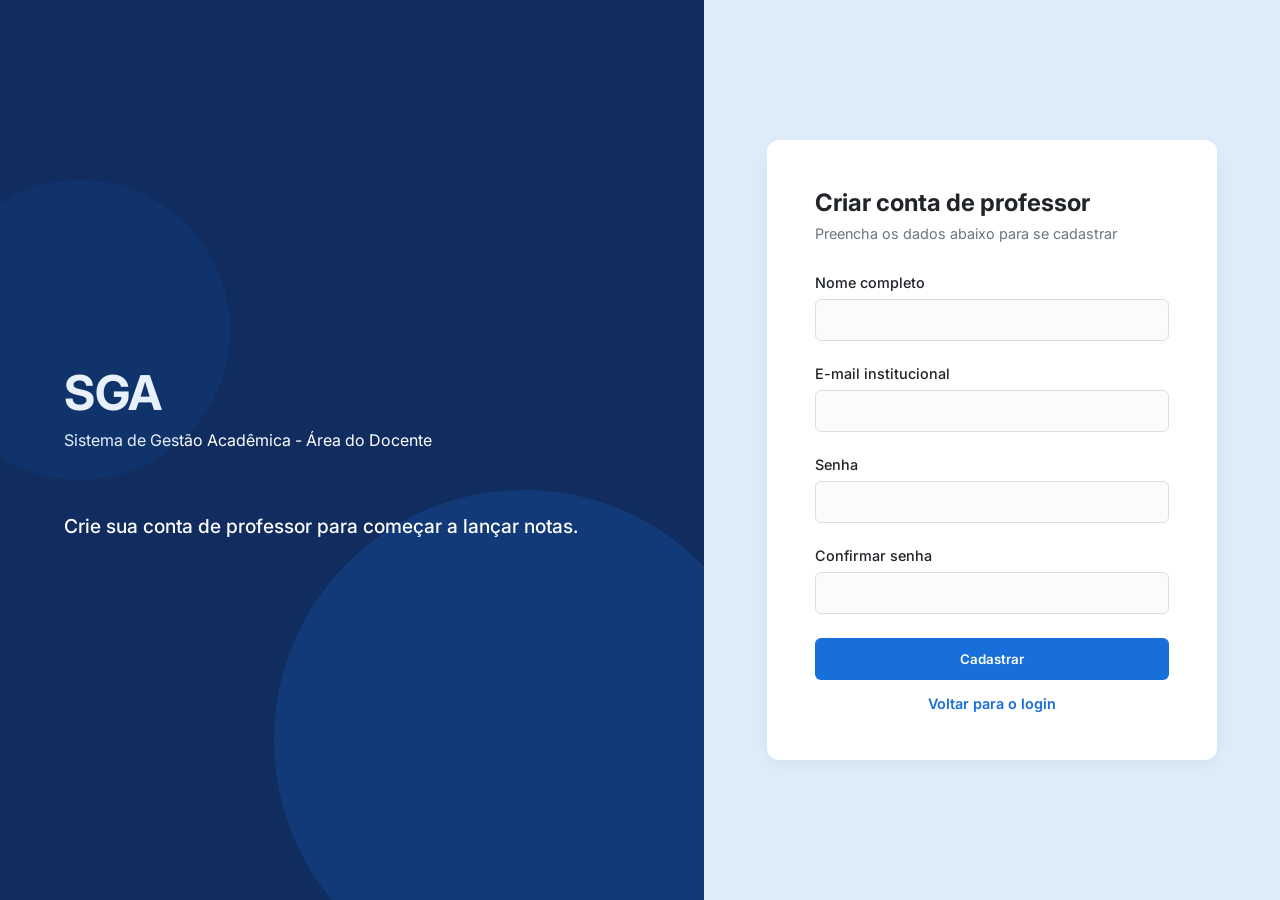
==== cadastro.html @ 01074bfa "Refatoração das páginas" ====
<!DOCTYPE html>
<html lang="pt-BR">
<head>
    <meta charset="UTF-8">
    <meta name="viewport" content="width=device-width, initial-scale=1.0">
    <title>SGA - Cadastro</title>
    <link rel="stylesheet" href="style.css">
    <link rel="stylesheet" href="https://cdnjs.cloudflare.com/ajax/libs/font-awesome/6.4.0/css/all.min.css">
</head>
<body>
    <div id="app">
        <!-- Tela de Cadastro -->
        <section id="register-view" class="view active">
            <div class="login-left">
                <h1>SGA</h1>
                <p>Sistema de Gestão Acadêmica - Área do Docente</p>
                <div class="login-graphic">
                    <p>Crie sua conta de professor para começar a lançar notas.</p>
                </div>
            </div>
            <div class="login-right">
                <div class="card form-card">
                    <h2>Criar conta de professor</h2>
                    <p class="subtitle">Preencha os dados abaixo para se cadastrar</p>
                    <form id="register-form">
                        <div class="form-group">
                            <label>Nome completo</label>
                            <input type="text" id="reg-name">
                        </div>
                        <div class="form-group">
                            <label>E-mail institucional</label>
                            <input type="email" id="reg-email">
                        </div>
                        <div class="form-group">
                            <label>Senha</label>
                            <input type="password" id="reg-password">
                        </div>
                        <div class="form-group">
                            <label>Confirmar senha</label>
                            <input type="password" id="reg-confirm">
                        </div>
                        <button type="submit" class="btn-primary">Cadastrar</button>
                        <div class="form-footer" style="margin-top:15px;">
                            <a href="index.html" id="link-login">Voltar para o login</a>
                        </div>
                    </form>
                </div>
            </div>
        </section>
    </div>
    <script src="script.js"></script>
</body>
</html>
---- style.css ----
@import url('https://fonts.googleapis.com/css2?family=Inter:wght@400;500;600;700&display=swap');

:root {
    --azul-marinho: #112D60;
    --azul-principal: #186FD9;
    --azul-claro: #DFECFA;
    --verde: #279E5B;
    --vermelho: #E63946;
    --ambar: #F0A019;
    --cinza-escuro: #212529;
    --cinza-medio: #6C757D;
    --fundo: #F5F8FC;
    --branco: #FFFFFF;
}

* {
    margin: 0;
    padding: 0;
    box-sizing: border-box;
    font-family: 'Inter', sans-serif;
}

body {
    background-color: var(--fundo);
    color: var(--cinza-escuro);
    height: 100vh;
    overflow: hidden;
}

#app {
    height: 100%;
}

.view {
    display: none;
    height: 100%;
}

.view.active {
    display: flex;
}

/* LOGIN & REGISTER */
#login-view, #register-view {
    display: none;
}
#login-view.active, #register-view.active {
    display: flex;
}

.login-left {
    flex: 1;
    background-color: var(--azul-marinho);
    color: var(--branco);
    padding: 4rem;
    display: flex;
    flex-direction: column;
    justify-content: center;
    position: relative;
    overflow: hidden;
}

.login-left h1 {
    font-size: 3rem;
    margin-bottom: 0.5rem;
}

.login-graphic {
    margin-top: 4rem;
    font-size: 1.2rem;
    font-weight: 500;
    z-index: 1;
}

.login-left::before {
    content: '';
    position: absolute;
    bottom: -10%;
    right: -10%;
    width: 500px;
    height: 500px;
    background-color: rgba(24, 111, 217, 0.2);
    border-radius: 50%;
    z-index: 0;
}

.login-left::after {
    content: '';
    position: absolute;
    top: 20%;
    left: -10%;
    width: 300px;
    height: 300px;
    background-color: rgba(24, 111, 217, 0.1);
    border-radius: 50%;
    z-index: 0;
}

.login-right {
    flex: 1;
    display: flex;
    align-items: center;
    justify-content: center;
    background-color: var(--azul-claro);
}

.card {
    background: var(--branco);
    padding: 3rem;
    border-radius: 12px;
    box-shadow: 0 4px 20px rgba(0,0,0,0.05);
    width: 100%;
    max-width: 450px;
}

.card h2 {
    color: var(--cinza-escuro);
    margin-bottom: 0.5rem;
}

.card .subtitle {
    color: var(--cinza-medio);
    margin-bottom: 2rem;
    font-size: 0.9rem;
}

.form-group {
    margin-bottom: 1.5rem;
}

.form-group label {
    display: block;
    font-weight: 500;
    margin-bottom: 0.5rem;
    font-size: 0.9rem;
}

.form-group input {
    width: 100%;
    padding: 0.75rem 1rem;
    border: 1px solid #ddd;
    border-radius: 6px;
    background-color: #f9fbfd;
    outline: none;
    transition: border-color 0.2s;
}

.form-group input:focus {
    border-color: var(--azul-principal);
}

.checkbox-group {
    display: flex;
    flex-direction: column;
    gap: 0.5rem;
    margin-top: 0.5rem;
}

.checkbox-group label {
    display: flex;
    align-items: center;
    gap: 0.5rem;
    font-weight: normal;
    font-size: 0.9rem;
    cursor: pointer;
}

.checkbox-group input[type="checkbox"] {
    width: auto;
    margin: 0;
}

.btn-primary {
    width: 100%;
    background-color: var(--azul-principal);
    color: var(--branco);
    border: none;
    padding: 0.8rem;
    border-radius: 6px;
    font-weight: 600;
    cursor: pointer;
    transition: background-color 0.2s;
}

.btn-primary:hover {
    background-color: #155bb5;
}

.btn-secondary {
    background-color: var(--branco);
    color: var(--cinza-escuro);
    border: 1px solid #ddd;
    padding: 0.5rem 1rem;
    border-radius: 6px;
    font-weight: 500;
    cursor: pointer;
    transition: background 0.2s;
}

.btn-secondary:hover {
    background-color: #f1f1f1;
}

.form-footer {
    margin-top: 2rem;
    text-align: center;
    font-size: 0.9rem;
}

.form-footer a {
    color: var(--azul-principal);
    text-decoration: none;
    font-weight: 600;
}

/* HOME LAYOUT */
.layout-home {
    display: flex;
    width: 100vw;
}

#sidebar {
    width: 260px;
    background-color: var(--azul-marinho);
    color: var(--branco);
    display: flex;
    flex-direction: column;
}

.sidebar-header {
    padding: 2rem 1.5rem;
    display: flex;
    align-items: center;
    gap: 10px;
}

.sidebar-header h2 {
    font-size: 1.8rem;
}

.sidebar-header span {
    font-size: 0.8rem;
    background: rgba(255,255,255,0.2);
    padding: 2px 6px;
    border-radius: 4px;
}

.nav-menu {
    list-style: none;
    flex: 1;
    padding: 0 1rem;
}

.nav-item {
    padding: 0.8rem 1rem;
    margin-bottom: 0.5rem;
    border-radius: 6px;
    cursor: pointer;
    display: flex;
    align-items: center;
    gap: 10px;
    color: #a0aec0;
    transition: 0.2s;
}

.nav-item:hover, .nav-item.active {
    background-color: var(--azul-principal);
    color: var(--branco);
}

.sidebar-footer {
    padding: 1.5rem;
    display: flex;
    align-items: center;
    gap: 12px;
    border-top: 1px solid rgba(255,255,255,0.1);
}

.user-avatar-small {
    width: 36px;
    height: 36px;
    background-color: var(--azul-claro);
    color: var(--azul-marinho);
    border-radius: 50%;
    display: flex;
    align-items: center;
    justify-content: center;
    font-weight: bold;
    font-size: 0.9rem;
    background-size: cover;
    background-position: center;
}

.user-info {
    display: flex;
    flex-direction: column;
    font-size: 0.85rem;
}

.user-info strong {
    color: var(--branco);
}

.user-info span {
    color: #a0aec0;
}

#content {
    flex: 1;
    display: flex;
    flex-direction: column;
    background-color: var(--branco);
    overflow: hidden;
}

.top-header {
    height: 70px;
    border-bottom: 1px solid #eee;
    display: flex;
    align-items: center;
    justify-content: space-between;
    padding: 0 2rem;
}

.top-header h2 {
    font-size: 1.2rem;
    font-weight: 600;
}

.content-body {
    flex: 1;
    padding: 2rem;
    overflow-y: auto;
    background-color: var(--fundo);
}

.sub-view {
    display: none;
}
.sub-view.active {
    display: block;
}

.section-desc {
    color: var(--cinza-medio);
    margin-bottom: 2rem;
}

/* CLASSES GRID */
.classes-grid {
    display: grid;
    grid-template-columns: repeat(auto-fill, minmax(280px, 1fr));
    gap: 1.5rem;
}

.class-card {
    background: var(--branco);
    border-radius: 8px;
    padding: 1.5rem;
    box-shadow: 0 2px 10px rgba(0,0,0,0.03);
    border-top: 4px solid var(--azul-principal);
    cursor: pointer;
    transition: transform 0.2s;
}

.class-card:hover {
    transform: translateY(-3px);
}

.class-card h3 {
    color: var(--cinza-escuro);
    margin-bottom: 0.5rem;
    font-size: 1.1rem;
}

.class-card p {
    color: var(--cinza-medio);
    font-size: 0.85rem;
    margin-bottom: 1.5rem;
}

.class-card .card-footer {
    display: flex;
    justify-content: space-between;
    align-items: center;
    font-size: 0.85rem;
    color: var(--azul-principal);
    font-weight: 600;
}

/* TABLE */
.btn-back {
    background: none;
    border: none;
    color: var(--azul-principal);
    cursor: pointer;
    font-weight: 500;
    margin-bottom: 1.5rem;
    display: flex;
    align-items: center;
    gap: 5px;
}

.class-header-info {
    margin-bottom: 2rem;
}

.class-header-info h3 {
    font-size: 1.5rem;
    color: var(--azul-marinho);
}

.table-container {
    background: var(--branco);
    border-radius: 8px;
    box-shadow: 0 2px 10px rgba(0,0,0,0.03);
    padding: 1.5rem;
    overflow-x: auto;
}

table {
    width: 100%;
    border-collapse: collapse;
    min-width: 800px;
}

th, td {
    padding: 1rem;
    text-align: left;
    border-bottom: 1px solid #eee;
    font-size: 0.9rem;
}

th {
    color: var(--cinza-medio);
    font-weight: 600;
}

.input-nota {
    width: 60px;
    padding: 0.4rem;
    border: 1px solid #ddd;
    border-radius: 4px;
    text-align: center;
}
.input-nota:focus {
    border-color: var(--azul-principal);
    outline: none;
}

.status-badge {
    padding: 4px 10px;
    border-radius: 12px;
    font-size: 0.75rem;
    font-weight: 600;
    color: var(--branco);
    display: inline-block;
    text-align: center;
    min-width: 90px;
}
.status-aprovado { background-color: var(--verde); }
.status-reprovado { background-color: var(--vermelho); }
.status-final { background-color: var(--ambar); }

.pagination {
    display: flex;
    justify-content: flex-end;
    gap: 5px;
    margin-top: 1.5rem;
}

.page-btn {
    padding: 5px 10px;
    border: 1px solid #ddd;
    background: var(--branco);
    border-radius: 4px;
    cursor: pointer;
}
.page-btn.active {
    background: var(--azul-principal);
    color: var(--branco);
    border-color: var(--azul-principal);
}

/* FILES */
.files-section {
    margin-top: 2rem;
    background: var(--branco);
    padding: 1.5rem;
    border-radius: 8px;
    box-shadow: 0 2px 10px rgba(0,0,0,0.03);
}

.files-section h4 {
    margin-bottom: 0.5rem;
    color: var(--azul-marinho);
}

.upload-area {
    margin-bottom: 1rem;
    display: inline-block;
}
.upload-area input {
    display: none;
}

.files-list {
    list-style: none;
}
.files-list li {
    display: flex;
    justify-content: space-between;
    align-items: center;
    padding: 0.8rem;
    border-bottom: 1px solid #eee;
    font-size: 0.9rem;
}
.files-list li a {
    color: var(--azul-principal);
    text-decoration: none;
    font-weight: 500;
}

/* PROFILE */
.profile-card {
    max-width: 600px;
}

.profile-header {
    display: flex;
    align-items: center;
    gap: 2rem;
    margin-bottom: 2rem;
}

.avatar-large {
    width: 100px;
    height: 100px;
    background-color: var(--azul-claro);
    color: var(--azul-marinho);
    border-radius: 50%;
    display: flex;
    align-items: center;
    justify-content: center;
    font-size: 2rem;
    font-weight: bold;
    background-size: cover;
    background-position: center;
}

.avatar-actions p {
    font-size: 0.85rem;
    color: var(--cinza-medio);
    margin-bottom: 1rem;
}

.avatar-actions .buttons {
    display: flex;
    gap: 10px;
}
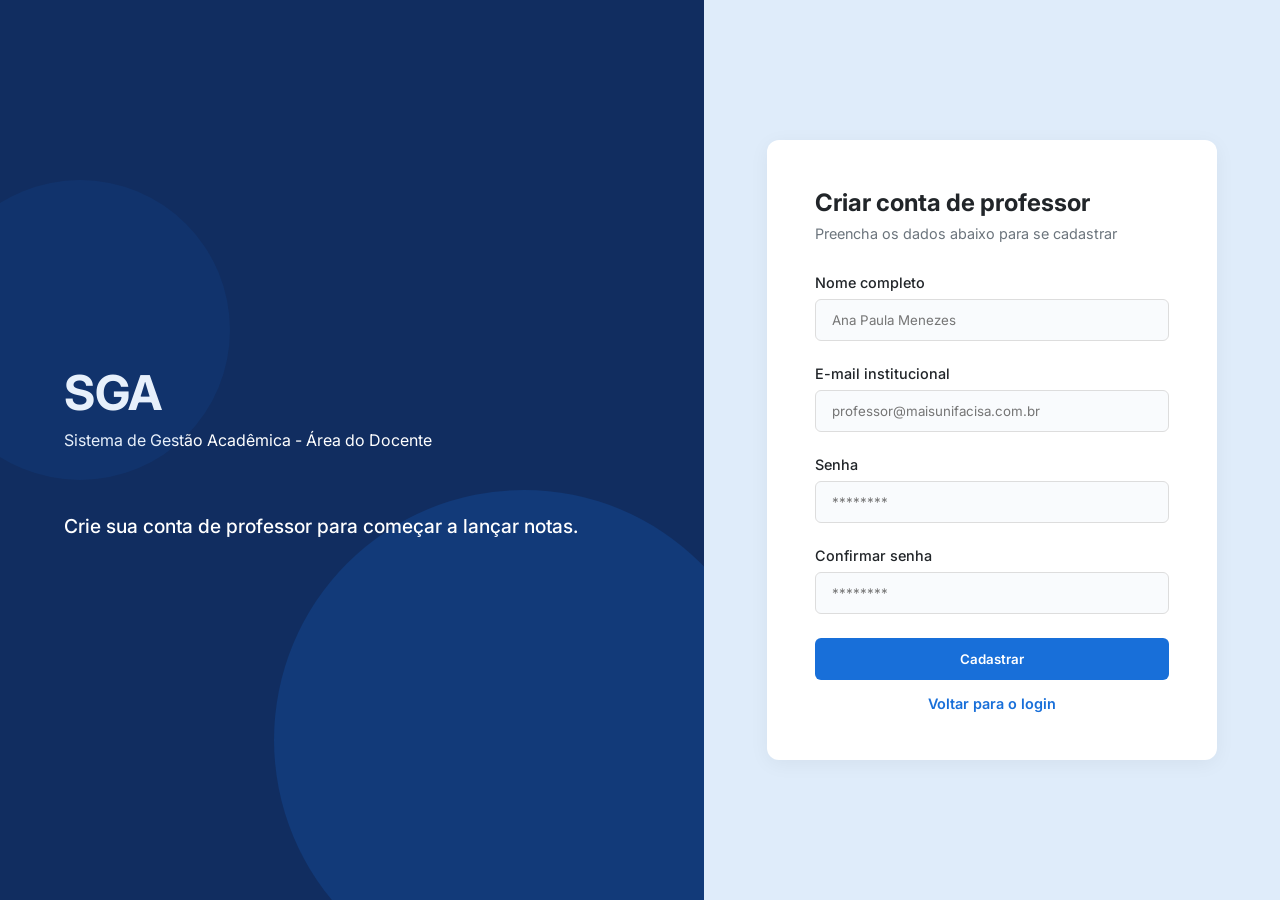
==== commit 2488f90e: "Uniformização do idioma (EN->PT-BR)" ====
--- a/cadastro.html
+++ b/cadastro.html
@@ -10,37 +10,37 @@
 <body>
     <div id="app">
         <!-- Tela de Cadastro -->
-        <section id="register-view" class="view active">
-            <div class="login-left">
+        <section id="tela-cadastro" class="tela ativa">
+            <div class="login-esquerda">
                 <h1>SGA</h1>
                 <p>Sistema de Gestão Acadêmica - Área do Docente</p>
-                <div class="login-graphic">
+                <div class="login-destaque">
                     <p>Crie sua conta de professor para começar a lançar notas.</p>
                 </div>
             </div>
-            <div class="login-right">
-                <div class="card form-card">
+            <div class="login-direita">
+                <div class="card card-formulario">
                     <h2>Criar conta de professor</h2>
-                    <p class="subtitle">Preencha os dados abaixo para se cadastrar</p>
-                    <form id="register-form">
-                        <div class="form-group">
+                    <p class="subtitulo">Preencha os dados abaixo para se cadastrar</p>
+                    <form id="form-cadastro">
+                        <div class="grupo-campo">
                             <label>Nome completo</label>
-                            <input type="text" id="reg-name">
+                            <input type="text" id="cad-nome" required placeholder="Ana Paula Menezes">
                         </div>
-                        <div class="form-group">
+                        <div class="grupo-campo">
                             <label>E-mail institucional</label>
-                            <input type="email" id="reg-email">
+                            <input type="email" id="cad-email" required placeholder="professor@maisunifacisa.com.br">
                         </div>
-                        <div class="form-group">
+                        <div class="grupo-campo">
                             <label>Senha</label>
-                            <input type="password" id="reg-password">
+                            <input type="password" id="cad-senha" required placeholder="********">
                         </div>
-                        <div class="form-group">
+                        <div class="grupo-campo">
                             <label>Confirmar senha</label>
-                            <input type="password" id="reg-confirm">
+                            <input type="password" id="cad-confirmar-senha" required placeholder="********">
                         </div>
-                        <button type="submit" class="btn-primary">Cadastrar</button>
-                        <div class="form-footer" style="margin-top:15px;">
+                        <button type="submit" class="btn-principal">Cadastrar</button>
+                        <div class="rodape-formulario" style="margin-top:15px;">
                             <a href="index.html" id="link-login">Voltar para o login</a>
                         </div>
                     </form>
--- a/style.css
+++ b/style.css
@@ -31,24 +31,24 @@
     height: 100%;
 }
 
-.view {
+.tela {
     display: none;
     height: 100%;
 }
 
-.view.active {
-    display: flex;
-}
-
-/* LOGIN & REGISTER */
-#login-view, #register-view {
+.tela.ativa {
+    display: flex;
+}
+
+/* LOGIN & CADASTRO */
+#tela-login, #tela-cadastro {
     display: none;
 }
-#login-view.active, #register-view.active {
-    display: flex;
-}
-
-.login-left {
+#tela-login.ativa, #tela-cadastro.ativa {
+    display: flex;
+}
+
+.login-esquerda {
     flex: 1;
     background-color: var(--azul-marinho);
     color: var(--branco);
@@ -60,19 +60,19 @@
     overflow: hidden;
 }
 
-.login-left h1 {
+.login-esquerda h1 {
     font-size: 3rem;
     margin-bottom: 0.5rem;
 }
 
-.login-graphic {
+.login-destaque {
     margin-top: 4rem;
     font-size: 1.2rem;
     font-weight: 500;
     z-index: 1;
 }
 
-.login-left::before {
+.login-esquerda::before {
     content: '';
     position: absolute;
     bottom: -10%;
@@ -84,7 +84,7 @@
     z-index: 0;
 }
 
-.login-left::after {
+.login-esquerda::after {
     content: '';
     position: absolute;
     top: 20%;
@@ -96,7 +96,7 @@
     z-index: 0;
 }
 
-.login-right {
+.login-direita {
     flex: 1;
     display: flex;
     align-items: center;
@@ -118,24 +118,24 @@
     margin-bottom: 0.5rem;
 }
 
-.card .subtitle {
+.card .subtitulo {
     color: var(--cinza-medio);
     margin-bottom: 2rem;
     font-size: 0.9rem;
 }
 
-.form-group {
+.grupo-campo {
     margin-bottom: 1.5rem;
 }
 
-.form-group label {
+.grupo-campo label {
     display: block;
     font-weight: 500;
     margin-bottom: 0.5rem;
     font-size: 0.9rem;
 }
 
-.form-group input {
+.grupo-campo input {
     width: 100%;
     padding: 0.75rem 1rem;
     border: 1px solid #ddd;
@@ -145,18 +145,18 @@
     transition: border-color 0.2s;
 }
 
-.form-group input:focus {
+.grupo-campo input:focus {
     border-color: var(--azul-principal);
 }
 
-.checkbox-group {
+.grupo-checkbox {
     display: flex;
     flex-direction: column;
     gap: 0.5rem;
     margin-top: 0.5rem;
 }
 
-.checkbox-group label {
+.grupo-checkbox label {
     display: flex;
     align-items: center;
     gap: 0.5rem;
@@ -165,12 +165,12 @@
     cursor: pointer;
 }
 
-.checkbox-group input[type="checkbox"] {
+.grupo-checkbox input[type="checkbox"] {
     width: auto;
     margin: 0;
 }
 
-.btn-primary {
+.btn-principal {
     width: 100%;
     background-color: var(--azul-principal);
     color: var(--branco);
@@ -182,11 +182,11 @@
     transition: background-color 0.2s;
 }
 
-.btn-primary:hover {
+.btn-principal:hover {
     background-color: #155bb5;
 }
 
-.btn-secondary {
+.btn-secundario {
     background-color: var(--branco);
     color: var(--cinza-escuro);
     border: 1px solid #ddd;
@@ -197,29 +197,29 @@
     transition: background 0.2s;
 }
 
-.btn-secondary:hover {
+.btn-secundario:hover {
     background-color: #f1f1f1;
 }
 
-.form-footer {
+.rodape-formulario {
     margin-top: 2rem;
     text-align: center;
     font-size: 0.9rem;
 }
 
-.form-footer a {
+.rodape-formulario a {
     color: var(--azul-principal);
     text-decoration: none;
     font-weight: 600;
 }
 
-/* HOME LAYOUT */
-.layout-home {
+/* LAYOUT PRINCIPAL (HOME) */
+.layout-principal {
     display: flex;
     width: 100vw;
 }
 
-#sidebar {
+#menu-lateral {
     width: 260px;
     background-color: var(--azul-marinho);
     color: var(--branco);
@@ -227,31 +227,31 @@
     flex-direction: column;
 }
 
-.sidebar-header {
+.cabecalho-menu-lateral {
     padding: 2rem 1.5rem;
     display: flex;
     align-items: center;
     gap: 10px;
 }
 
-.sidebar-header h2 {
+.cabecalho-menu-lateral h2 {
     font-size: 1.8rem;
 }
 
-.sidebar-header span {
+.cabecalho-menu-lateral span {
     font-size: 0.8rem;
     background: rgba(255,255,255,0.2);
     padding: 2px 6px;
     border-radius: 4px;
 }
 
-.nav-menu {
+.menu-navegacao {
     list-style: none;
     flex: 1;
     padding: 0 1rem;
 }
 
-.nav-item {
+.item-navegacao {
     padding: 0.8rem 1rem;
     margin-bottom: 0.5rem;
     border-radius: 6px;
@@ -263,12 +263,12 @@
     transition: 0.2s;
 }
 
-.nav-item:hover, .nav-item.active {
+.item-navegacao:hover, .item-navegacao.ativo {
     background-color: var(--azul-principal);
     color: var(--branco);
 }
 
-.sidebar-footer {
+.rodape-menu-lateral {
     padding: 1.5rem;
     display: flex;
     align-items: center;
@@ -276,7 +276,7 @@
     border-top: 1px solid rgba(255,255,255,0.1);
 }
 
-.user-avatar-small {
+.avatar-usuario-pequeno {
     width: 36px;
     height: 36px;
     background-color: var(--azul-claro);
@@ -291,21 +291,21 @@
     background-position: center;
 }
 
-.user-info {
+.info-usuario {
     display: flex;
     flex-direction: column;
     font-size: 0.85rem;
 }
 
-.user-info strong {
-    color: var(--branco);
-}
-
-.user-info span {
+.info-usuario strong {
+    color: var(--branco);
+}
+
+.info-usuario span {
     color: #a0aec0;
 }
 
-#content {
+#conteudo-principal {
     flex: 1;
     display: flex;
     flex-direction: column;
@@ -313,7 +313,7 @@
     overflow: hidden;
 }
 
-.top-header {
+.cabecalho-topo {
     height: 70px;
     border-bottom: 1px solid #eee;
     display: flex;
@@ -322,38 +322,38 @@
     padding: 0 2rem;
 }
 
-.top-header h2 {
+.cabecalho-topo h2 {
     font-size: 1.2rem;
     font-weight: 600;
 }
 
-.content-body {
+.corpo-conteudo {
     flex: 1;
     padding: 2rem;
     overflow-y: auto;
     background-color: var(--fundo);
 }
 
-.sub-view {
+.subtela {
     display: none;
 }
-.sub-view.active {
+.subtela.ativa {
     display: block;
 }
 
-.section-desc {
+.desc-secao {
     color: var(--cinza-medio);
     margin-bottom: 2rem;
 }
 
-/* CLASSES GRID */
-.classes-grid {
+/* GRID DE TURMAS */
+.grid-turmas {
     display: grid;
     grid-template-columns: repeat(auto-fill, minmax(280px, 1fr));
     gap: 1.5rem;
 }
 
-.class-card {
+.card-turma {
     background: var(--branco);
     border-radius: 8px;
     padding: 1.5rem;
@@ -363,23 +363,23 @@
     transition: transform 0.2s;
 }
 
-.class-card:hover {
+.card-turma:hover {
     transform: translateY(-3px);
 }
 
-.class-card h3 {
+.card-turma h3 {
     color: var(--cinza-escuro);
     margin-bottom: 0.5rem;
     font-size: 1.1rem;
 }
 
-.class-card p {
+.card-turma p {
     color: var(--cinza-medio);
     font-size: 0.85rem;
     margin-bottom: 1.5rem;
 }
 
-.class-card .card-footer {
+.card-turma .rodape-card {
     display: flex;
     justify-content: space-between;
     align-items: center;
@@ -388,8 +388,8 @@
     font-weight: 600;
 }
 
-/* TABLE */
-.btn-back {
+/* TABELA DE NOTAS */
+.btn-voltar {
     background: none;
     border: none;
     color: var(--azul-principal);
@@ -401,16 +401,16 @@
     gap: 5px;
 }
 
-.class-header-info {
+.info-cabecalho-turma {
     margin-bottom: 2rem;
 }
 
-.class-header-info h3 {
+.info-cabecalho-turma h3 {
     font-size: 1.5rem;
     color: var(--azul-marinho);
 }
 
-.table-container {
+.container-tabela {
     background: var(--branco);
     border-radius: 8px;
     box-shadow: 0 2px 10px rgba(0,0,0,0.03);
@@ -448,7 +448,7 @@
     outline: none;
 }
 
-.status-badge {
+.badge-status {
     padding: 4px 10px;
     border-radius: 12px;
     font-size: 0.75rem;
@@ -462,28 +462,28 @@
 .status-reprovado { background-color: var(--vermelho); }
 .status-final { background-color: var(--ambar); }
 
-.pagination {
+.paginacao {
     display: flex;
     justify-content: flex-end;
     gap: 5px;
     margin-top: 1.5rem;
 }
 
-.page-btn {
+.btn-pagina {
     padding: 5px 10px;
     border: 1px solid #ddd;
     background: var(--branco);
     border-radius: 4px;
     cursor: pointer;
 }
-.page-btn.active {
+.btn-pagina.ativo {
     background: var(--azul-principal);
     color: var(--branco);
     border-color: var(--azul-principal);
 }
 
-/* FILES */
-.files-section {
+/* SEÇÃO DE ARQUIVOS */
+.secao-arquivos {
     margin-top: 2rem;
     background: var(--branco);
     padding: 1.5rem;
@@ -491,23 +491,23 @@
     box-shadow: 0 2px 10px rgba(0,0,0,0.03);
 }
 
-.files-section h4 {
+.secao-arquivos h4 {
     margin-bottom: 0.5rem;
     color: var(--azul-marinho);
 }
 
-.upload-area {
+.area-upload {
     margin-bottom: 1rem;
     display: inline-block;
 }
-.upload-area input {
+.area-upload input {
     display: none;
 }
 
-.files-list {
+.lista-arquivos {
     list-style: none;
 }
-.files-list li {
+.lista-arquivos li {
     display: flex;
     justify-content: space-between;
     align-items: center;
@@ -515,25 +515,25 @@
     border-bottom: 1px solid #eee;
     font-size: 0.9rem;
 }
-.files-list li a {
+.lista-arquivos li a {
     color: var(--azul-principal);
     text-decoration: none;
     font-weight: 500;
 }
 
-/* PROFILE */
-.profile-card {
+/* PERFIL */
+.card-perfil {
     max-width: 600px;
 }
 
-.profile-header {
+.cabecalho-perfil {
     display: flex;
     align-items: center;
     gap: 2rem;
     margin-bottom: 2rem;
 }
 
-.avatar-large {
+.avatar-grande {
     width: 100px;
     height: 100px;
     background-color: var(--azul-claro);
@@ -548,13 +548,13 @@
     background-position: center;
 }
 
-.avatar-actions p {
+.acoes-avatar p {
     font-size: 0.85rem;
     color: var(--cinza-medio);
     margin-bottom: 1rem;
 }
 
-.avatar-actions .buttons {
+.acoes-avatar .botoes {
     display: flex;
     gap: 10px;
 }
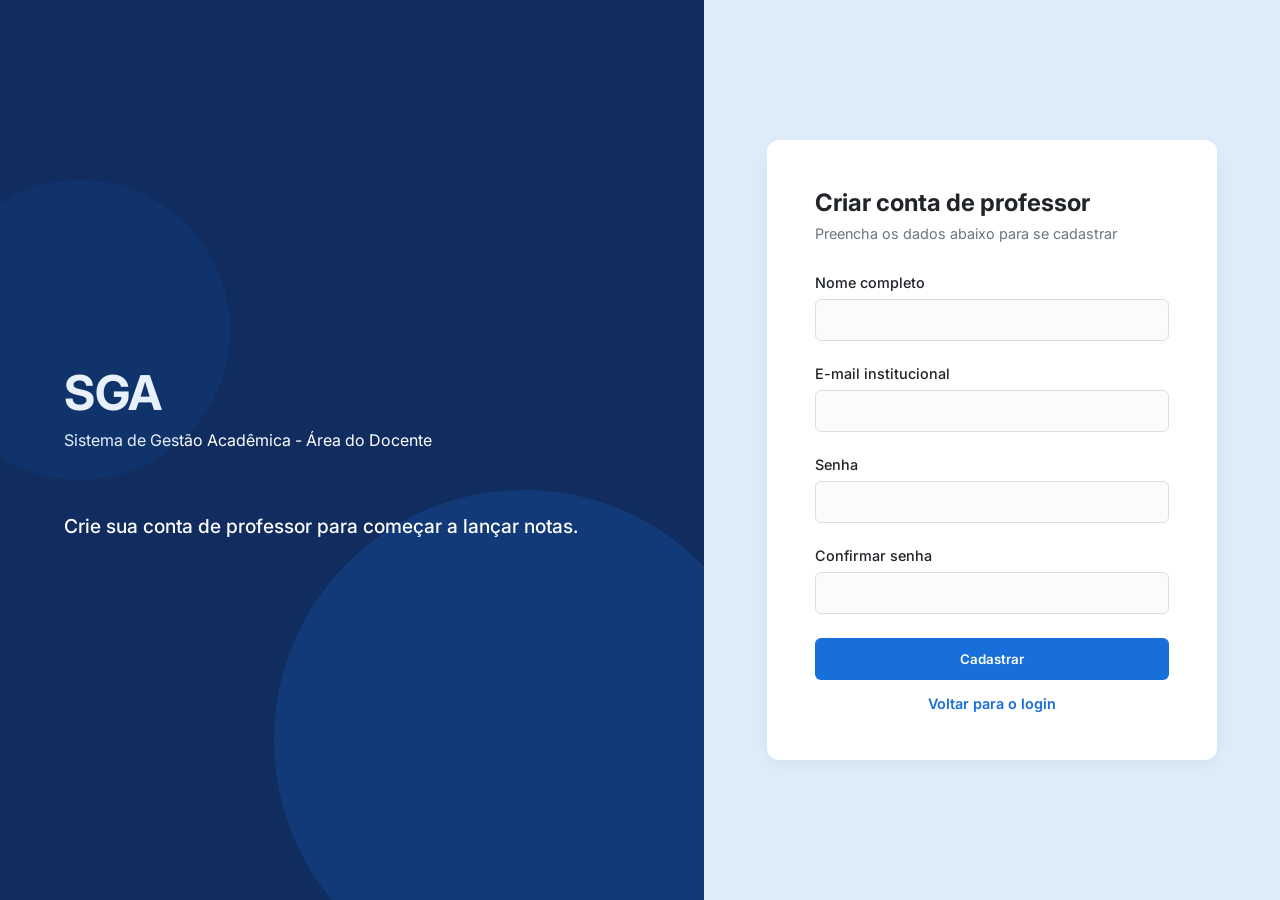
==== commit eb6983a2: "Criação de uma rotina de testes" ====
--- a/cadastro.html
+++ b/cadastro.html
@@ -25,19 +25,19 @@
                     <form id="form-cadastro">
                         <div class="grupo-campo">
                             <label>Nome completo</label>
-                            <input type="text" id="cad-nome" required placeholder="Ana Paula Menezes">
+                            <input type="text" id="cad-nome" required>
                         </div>
                         <div class="grupo-campo">
                             <label>E-mail institucional</label>
-                            <input type="email" id="cad-email" required placeholder="professor@maisunifacisa.com.br">
+                            <input type="email" id="cad-email" required>
                         </div>
                         <div class="grupo-campo">
                             <label>Senha</label>
-                            <input type="password" id="cad-senha" required placeholder="********">
+                            <input type="password" id="cad-senha" required>
                         </div>
                         <div class="grupo-campo">
                             <label>Confirmar senha</label>
-                            <input type="password" id="cad-confirmar-senha" required placeholder="********">
+                            <input type="password" id="cad-confirmar-senha" required>
                         </div>
                         <button type="submit" class="btn-principal">Cadastrar</button>
                         <div class="rodape-formulario" style="margin-top:15px;">
